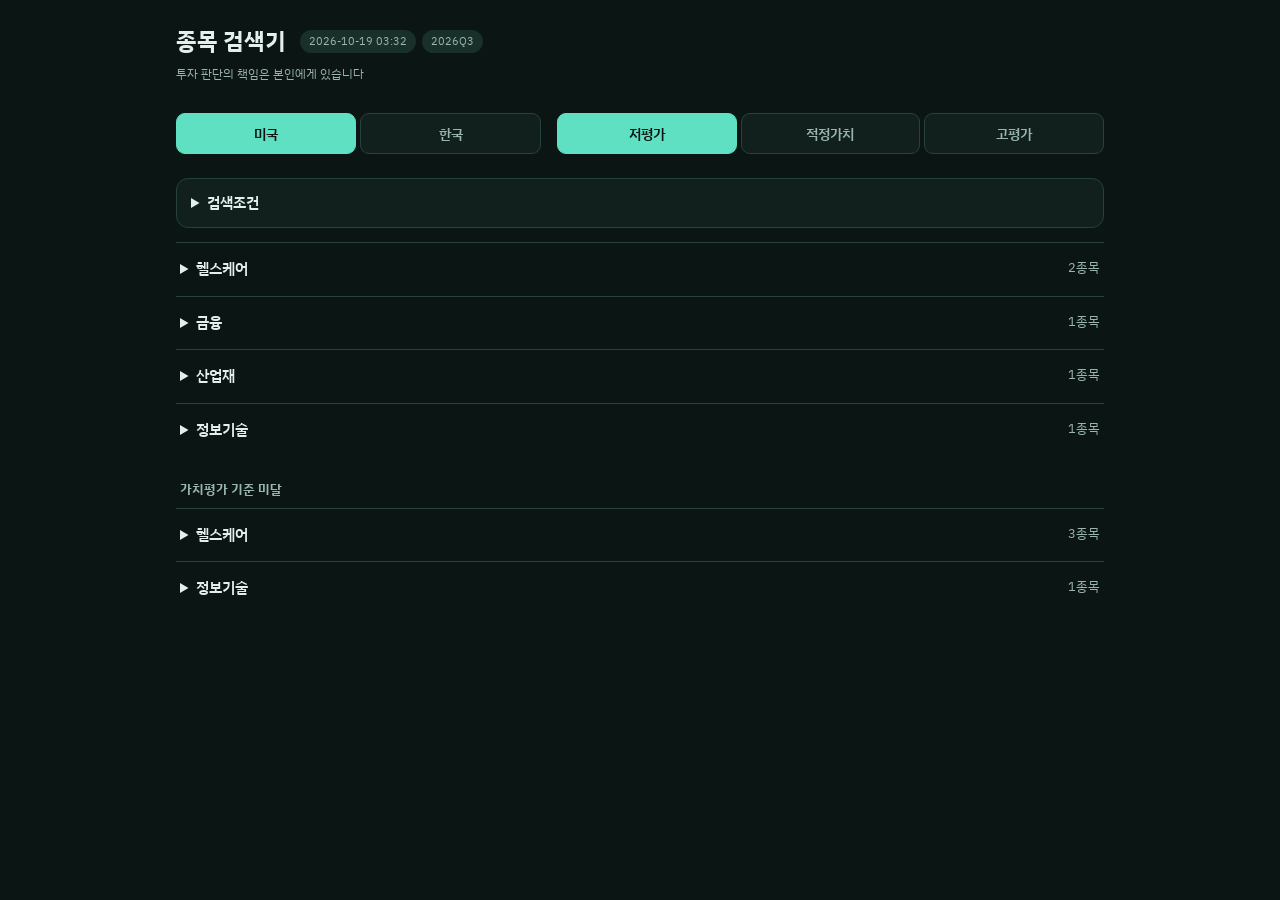
==== docs/index.html @ 18a7eebb "공시지연 판정 제거, 주봉 OBV를 끝난 주봉·√52 기준으로, 백테스트 네 가지 전략(이평선 켬/끔 × 목표가 TS/즉시매도)·고정 손절·20%+10% 비중 Co-Authored" ====
<!doctype html>
<html lang="ko">
<head>
<meta charset="utf-8">
<meta name="viewport" content="width=device-width, initial-scale=1">
<title>종목 검색기</title>
<link href="https://fonts.googleapis.com/css2?family=IBM+Plex+Sans+KR:wght@400;600&family=IBM+Plex+Mono:wght@500&display=swap" rel="stylesheet">
<link rel="stylesheet" href="styles.css?v=cards-7">
<script src="vendor/html2canvas-1.4.1.min.js" defer></script>
<script src="export-card.js?v=cards-7" defer></script>
<script src="app.js?v=cards-7" defer></script>
</head>
<body>
<main class="wrap">
  <header>
    <div class="title-row"><h1>종목 검색기</h1><span class="chip muted" id="generated" aria-label="갱신시점">…</span><span class="chip muted" id="quarter" aria-label="최신분기">…</span></div>
    <p class="note disclaimer">투자 판단의 책임은 본인에게 있습니다</p>
  </header>
  <div class="navigation">
    <div class="tabs markets" role="tablist" aria-label="시장"><button role="tab" id="tabUS" data-market="us" aria-selected="true" class="on">미국</button><button role="tab" id="tabKR" data-market="kr" aria-selected="false">한국</button></div>
    <div class="tabs values" role="tablist" aria-label="가치평가"><button role="tab" data-value="LOW" aria-selected="true" class="on">저평가</button><button role="tab" data-value="FAIR" aria-selected="false">적정가치</button><button role="tab" data-value="HIGH" aria-selected="false">고평가</button></div>
  </div>
  <div id="banner" role="status"></div>
  <details class="filters">
    <summary>검색조건</summary>
    <div class="group">
      <h3>실적 신고가</h3>
      <div class="condition-tags"><span class="condition-tag">매출 또는 영업이익</span><span class="condition-tag">직전 분기 사상 최고</span><span class="condition-tag">최근 4분기 합계 사상 최고</span></div>
      <p class="condition-note">매출·영업이익 중 하나가 두 신고가 조건을 모두 충족해야 합니다.</p>
    </div>
    <div class="group">
      <h3>기술적 분석</h3>
      <div class="condition-tags"><span class="condition-tag">종가 ≥ 120일선 또는 200일선</span><span class="condition-join" aria-label="그리고">AND</span><span class="condition-tag">20일 변동성 &lt; 60일 변동성</span></div>
      <label class="row">주봉 OBV 이탈 신호 종목 제외<input type="checkbox" checked disabled aria-label="주봉 OBV 이탈 신호 종목 제외 (항상 적용)"></label>
      <p class="condition-note">끝난 주봉 52주의 주가·OBV 변화를 각각 평균 주간 변동폭×√52로 나눠 비교합니다(신호는 주 1회 변경).</p>
    </div>
    <div class="cols">
      <div class="group">
        <h3>일반 기업</h3>
        <div class="condition-tags"><span class="condition-tag">3년 평균 ROE ≥ 15%</span><span class="condition-tag">부채비율 ≤ 50%</span><span class="condition-tag">연속 흑자 연수 ≥ 5년</span><span class="condition-tag">PER &lt; 5년 중앙값</span><span class="condition-tag">영업이익 1년 전 대비 감소 10% 이내</span></div>
      </div>
      <div class="group">
        <h3>금융업 (은행·증권·보험·지주 등)</h3>
        <div class="condition-tags"><span class="condition-tag">PBR ≤ 1배</span><span class="condition-tag">3년 평균 ROE ≥ 10%</span><span class="condition-tag">최근 4분기 세전이익 흑자</span><span class="condition-tag">세전이익 1년 전 대비 감소 10% 이내</span></div>
      </div>
    </div>
    <div class="group">
      <h3>적자 턴어라운드</h3>
      <div class="condition-tags"><span class="condition-tag">최근 4분기 또는 1년 전 4분기 영업이익 적자</span><span class="condition-tag">직전 분기 매출 신고가</span><span class="condition-tag">최근 4분기 합계 매출 신고가</span><span class="condition-tag">분기 영업이익 2분기 연속 개선</span><span class="condition-tag">F-스코어 미국 7점·한국 5점 이상</span></div>
      <p class="condition-note">F-스코어는 미국 9개, 한국 6개 항목(현금흐름·매출총이익 제외) 기준입니다. 손절폭은 최소 −3%, 최대 −5%입니다.</p>
      <p class="condition-note">비금융 기업의 별도 편입 조건입니다.</p>
      <p class="condition-note">일반 기업·금융업의 이익 감소 조건은 매출총이익이 1년 전보다 늘었으면 예외로 통과합니다(미국만 해당).</p>
    </div>
  </details>
  <div id="list"></div>
</main>
<dialog id="tag-dialog" aria-labelledby="tag-title"><div class="popup-head"><h2 id="tag-title"></h2><button type="button" id="tag-close" aria-label="태그 설명 닫기">×</button></div><ul id="tag-reasons"></ul></dialog>
</body>
</html>
---- docs/styles.css ----
:root{--bg:#0b1513;--panel:#11201d;--line:#27423a;--text:#e3efec;--sub:#99b5ac;--accent:#5fe0c2;--bull:#f2c14e;--accent2:#3a9e88;--warn:#ef9185;--chip:#183029}
*{box-sizing:border-box}body{margin:0;background:var(--bg);color:var(--text);font:15px/1.5 'IBM Plex Sans KR',system-ui,sans-serif}.wrap{max-width:960px;margin:auto;padding:24px 16px 60px}h1{font-size:23px;margin:0 8px 0 0}.title-row{display:flex;align-items:center;gap:6px;flex-wrap:wrap}.note{color:var(--sub);font-size:12px;margin:5px 0}.disclaimer{margin-top:6px}.chip{display:inline-block;background:var(--chip);color:var(--accent);border-radius:999px;padding:3px 9px;font-size:11px}.chip.muted{color:var(--sub)}.chip.sell,.neg{color:var(--warn)}.chip.hold{color:var(--bull)}.navigation{position:sticky;top:0;z-index:20;display:flex;gap:16px;align-items:center;margin:20px 0 14px;padding:10px 0;background:var(--bg)}.tabs{display:flex;gap:4px;min-width:0}.markets{flex:2}.values{flex:3}.tabs button{flex:1;white-space:nowrap;background:var(--panel);color:var(--sub);border:1px solid var(--line);border-radius:9px;padding:10px 6px;font:600 14px 'IBM Plex Sans KR',sans-serif;cursor:pointer}.tabs button.on{color:var(--bg);background:var(--accent);border-color:var(--accent)}button:focus-visible,summary:focus-visible,a:focus-visible{outline:2px solid var(--bull);outline-offset:3px}.banner{background:#3a2a12;color:#f3cf8c;border:1px solid #6b5021;border-radius:10px;padding:10px 12px;margin:12px 0;font-size:13px}.filters{background:var(--panel);border:1px solid var(--line);border-radius:12px;padding:3px 14px;margin:14px 0}.filters>summary{padding:10px 0;font-weight:600;cursor:pointer}.group{border-top:1px solid var(--line);padding:10px 0}.group h3{font-size:13px;color:var(--accent);margin:0 0 6px}.row{display:flex;align-items:center;justify-content:space-between;gap:12px;font-size:13px;padding:8px 0}.row input{width:18px;height:18px;accent-color:var(--accent);opacity:1}.count{color:var(--sub);font-size:12px;margin:16px 0 10px}.count b{color:var(--accent)}.sector-group{border-top:1px solid var(--line)}.sector-group>summary{cursor:pointer;font-weight:600;padding:15px 4px;color:var(--text)}.sector-count{float:right;color:var(--sub);font-weight:400;font-size:13px}.card{background:var(--panel);border:1px solid var(--line);border-radius:12px;margin-bottom:10px;overflow:hidden}.card.bull{border-color:var(--bull)}.card>summary{list-style:none;cursor:pointer;padding:14px}.card>summary::-webkit-details-marker{display:none}.top{display:flex;justify-content:space-between;gap:12px;align-items:center}.name{min-width:0;overflow:hidden;text-overflow:ellipsis;white-space:nowrap;font-weight:600;font-size:16px}.ticker{flex-shrink:0;margin-left:auto;color:var(--sub);font:500 12px 'IBM Plex Mono',monospace}.top a{text-decoration:none}.top .name{color:inherit}.top a:hover{text-decoration:underline}.distances{margin-top:12px;text-align:right;color:var(--sub);font-size:11px}.chips{display:flex;gap:5px;flex-wrap:wrap;margin-top:9px}.detail{padding:0 14px 14px;border-top:1px solid var(--line)}.grid{display:grid;grid-template-columns:repeat(3,minmax(0,1fr));gap:14px 10px;margin:14px 0}.m span{display:block;color:var(--sub);font-size:11px}.m b{font:500 14px 'IBM Plex Mono',monospace;overflow-wrap:anywhere}.m small{display:block;color:var(--sub);font-size:11px;margin-top:3px}.detail h4{font-size:12px;color:var(--sub);margin:12px 0 5px;font-weight:400}.returns{display:grid;grid-template-columns:repeat(3,minmax(0,1fr));gap:10px;border-top:1px solid var(--line);padding-top:14px;margin-top:14px}.returns b{font-size:18px;color:var(--accent)}.returns .neg{color:var(--warn)}svg text{fill:var(--sub);font:10px 'IBM Plex Mono',monospace}.empty{color:var(--sub);text-align:center;padding:30px 0}.unknown-title{font-size:13px;color:var(--sub);margin:24px 4px 8px}.history{border-top:1px solid var(--line);padding-top:10px;margin-top:12px}.history ol{margin:8px 0;padding-left:18px;font-size:11px;color:var(--sub)}@media(min-width:700px){.cols{display:grid;grid-template-columns:1fr 1fr;gap:24px}.chart-cols{display:grid;grid-template-columns:1fr 1fr;gap:24px}}@media(max-width:390px){.wrap{padding:18px 10px 40px}.navigation{gap:8px}.tabs button{font-size:12px;padding:10px 4px}.top{gap:6px}.name{font-size:14px}}

/* 검색조건: 긴 설명을 독립된 조건 태그와 상태별 행으로 나눈다. */
.condition-tags{display:flex;flex-wrap:wrap;gap:8px;align-items:center;margin:8px 0 10px}
.condition-tag{display:inline-block;background:var(--chip);border:1px solid var(--line);border-radius:7px;padding:6px 10px;color:var(--text);font-size:13px;line-height:1.5;overflow-wrap:anywhere}
.condition-join{color:var(--accent);font:600 11px 'IBM Plex Mono',monospace}
.condition-note{font-size:13px;color:var(--sub);line-height:1.7;margin:6px 0}
.condition-states{display:grid;gap:10px;margin:8px 0 12px}
.condition-states>div{display:grid;grid-template-columns:110px 1fr;gap:12px;border:1px solid var(--line);border-radius:8px;padding:10px 12px}
.condition-states dt{font-size:13px;color:var(--accent);font-weight:600}.condition-states dd{font-size:13px;line-height:1.7;margin:0;color:var(--text)}
.condition-separator{color:var(--sub);padding:0 5px}
@media(max-width:540px){.condition-states>div{grid-template-columns:1fr;gap:5px}}

.pos{color:var(--accent)}.neutral{color:var(--text)}.buy-signal{color:#E63946;white-space:nowrap}.quote-item{display:inline-block;white-space:nowrap}.trend-metric b{display:inline-block}

/* Card actions, explanations, and full-card image export. */
.ticker-actions{display:flex;align-items:center;gap:4px;flex-shrink:0;margin-left:auto}.ticker-actions .ticker{margin:0}
.share-card{display:inline-flex;align-items:center;justify-content:center;width:28px;height:28px;padding:6px;border:0;background:transparent;color:var(--sub);cursor:pointer;flex-shrink:0}
.share-card svg{width:1em;height:1em;fill:none;stroke:currentColor;stroke-width:1.7}.share-card:disabled{opacity:.45;cursor:wait}
.tag-info{border:0;font-family:inherit;line-height:1.5;cursor:pointer}.tag-info:hover{filter:brightness(1.2)}
.card>summary .distances{margin-top:10px;padding-top:9px;border-top:1px solid var(--line)}
#tag-dialog{background:var(--panel);color:var(--text);border:1px solid var(--line);border-radius:14px;padding:18px;width:min(420px,calc(100% - 32px));max-height:80vh;overflow:auto}
#tag-dialog::backdrop{background:#0009}.popup-head{display:flex;align-items:center;justify-content:space-between;gap:12px}.popup-head h2{font-size:17px;margin:0;color:var(--accent)}
#tag-close{background:transparent;border:0;color:var(--sub);font-size:26px;line-height:1;width:32px;height:32px;cursor:pointer}
#tag-reasons{padding-left:19px;margin:12px 0 2px;font-size:13px;line-height:1.8}#tag-reasons li+li{margin-top:5px}
.export-stage{position:fixed;left:-10000px;top:0;padding:2px;background:var(--bg);pointer-events:none}
.export-stage .card{margin:0}.export-stage .name{white-space:normal;overflow:visible;text-overflow:clip}.export-stage .detail{display:block}
.name{display:inline-flex;align-items:baseline;gap:4px}.name-text{min-width:0;overflow:hidden;text-overflow:ellipsis;white-space:nowrap}.new-marker{flex-shrink:0;color:var(--bull);font-weight:700}
.export-stage .name-text{white-space:normal;overflow:visible;text-overflow:clip}
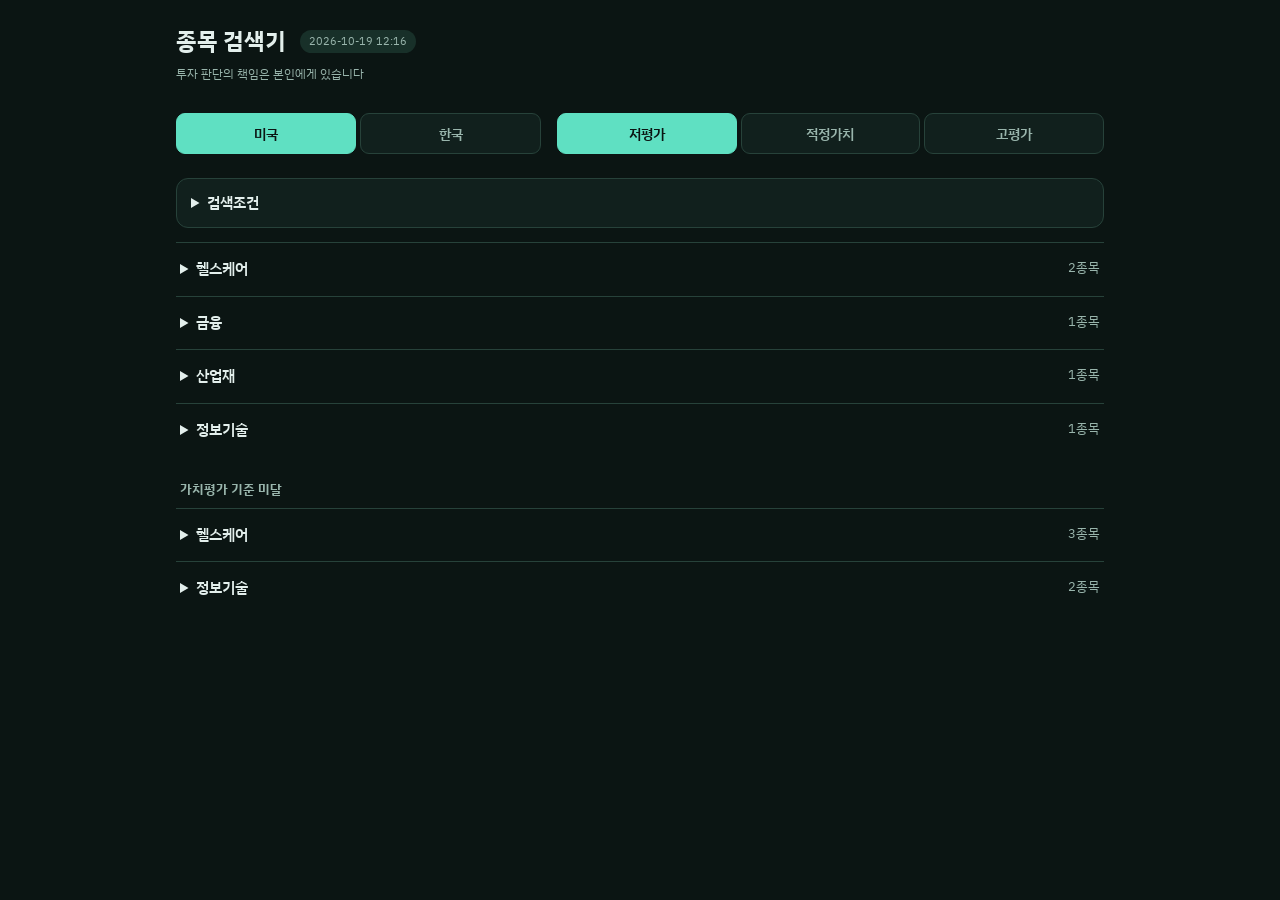
==== commit fea2ced2: "QQQ 시세·200일선 표시, 카드 매입단가 입력 시 손절·목표가 표시 Co-Authored-By: Claude Opus 5.5 <noreply@anthropic.com> Clau" ====
--- a/docs/index.html
+++ b/docs/index.html
@@ -5,15 +5,15 @@
 <meta name="viewport" content="width=device-width, initial-scale=1">
 <title>종목 검색기</title>
 <link href="https://fonts.googleapis.com/css2?family=IBM+Plex+Sans+KR:wght@400;600&family=IBM+Plex+Mono:wght@500&display=swap" rel="stylesheet">
-<link rel="stylesheet" href="styles.css?v=cards-7">
+<link rel="stylesheet" href="styles.css?v=cards-8">
 <script src="vendor/html2canvas-1.4.1.min.js" defer></script>
-<script src="export-card.js?v=cards-7" defer></script>
-<script src="app.js?v=cards-7" defer></script>
+<script src="export-card.js?v=cards-8" defer></script>
+<script src="app.js?v=cards-8" defer></script>
 </head>
 <body>
 <main class="wrap">
   <header>
-    <div class="title-row"><h1>종목 검색기</h1><span class="chip muted" id="generated" aria-label="갱신시점">…</span><span class="chip muted" id="quarter" aria-label="최신분기">…</span></div>
+    <div class="title-row"><h1>종목 검색기</h1><span class="chip muted" id="generated" aria-label="갱신시점">…</span><span class="qqq" id="qqq" aria-label="QQQ 시세"></span></div>
     <p class="note disclaimer">투자 판단의 책임은 본인에게 있습니다</p>
   </header>
   <div class="navigation">
--- a/docs/styles.css
+++ b/docs/styles.css
@@ -28,3 +28,4 @@
 .export-stage .card{margin:0}.export-stage .name{white-space:normal;overflow:visible;text-overflow:clip}.export-stage .detail{display:block}
 .name{display:inline-flex;align-items:baseline;gap:4px}.name-text{min-width:0;overflow:hidden;text-overflow:ellipsis;white-space:nowrap}.new-marker{flex-shrink:0;color:var(--bull);font-weight:700}
 .export-stage .name-text{white-space:normal;overflow:visible;text-overflow:clip}
+.qqq{color:var(--sub);font-size:12px}.cost-price{min-height:1em}.cost-row{display:flex;align-items:center;justify-content:flex-end;gap:8px;margin-top:12px;color:var(--sub);font-size:12px}.cost-input{width:120px;background:var(--bg);color:var(--text);border:1px solid var(--line);border-radius:8px;padding:6px 8px;font:500 13px 'IBM Plex Mono',monospace;text-align:right}
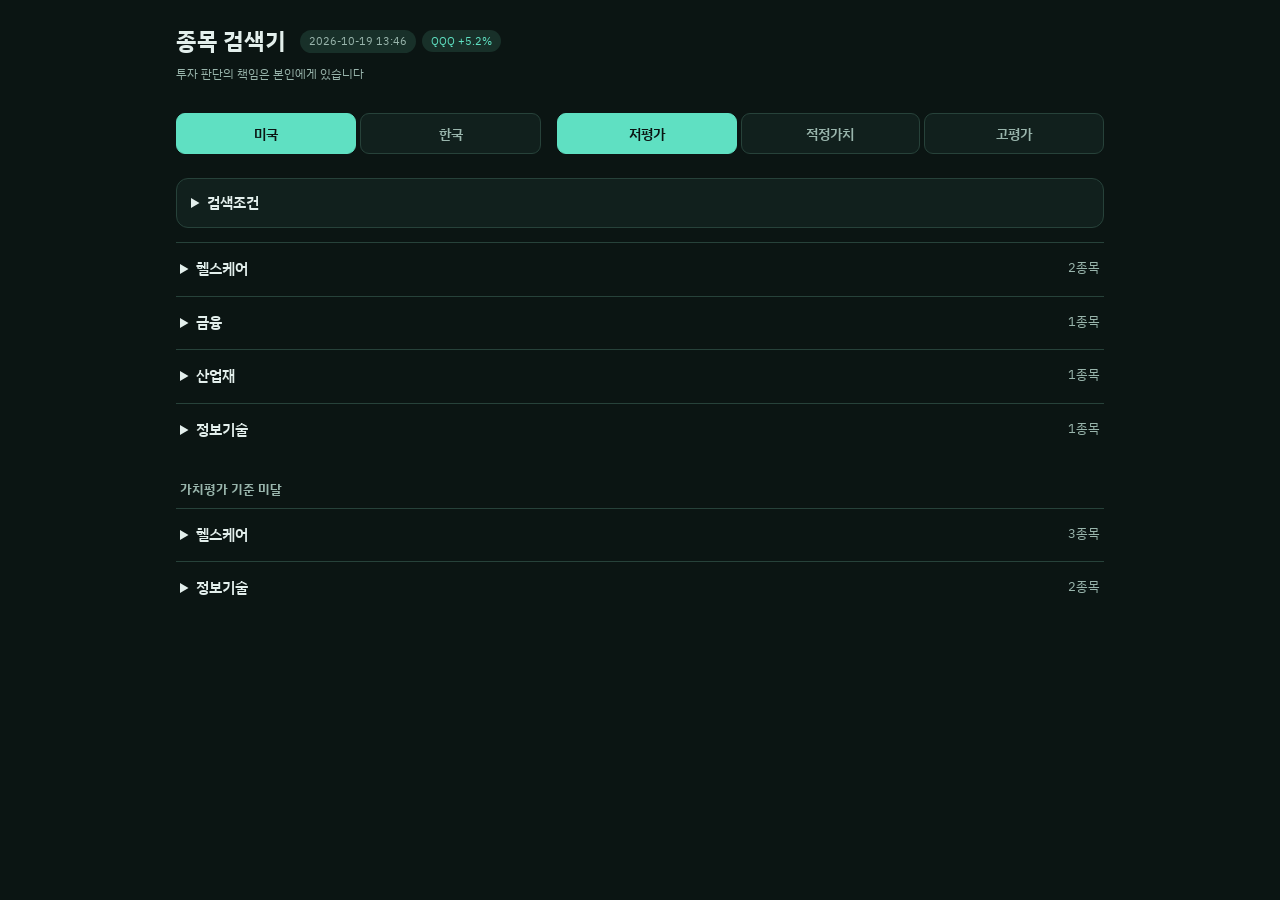
==== commit 38766e62: "QQQ를 제목 옆 칩(200일선 대비)으로, 누르면 상세 Co-Authored-By: Claude Opus 5.5 <noreply@anthropic.com> Claude-Sessi" ====
--- a/docs/index.html
+++ b/docs/index.html
@@ -5,15 +5,15 @@
 <meta name="viewport" content="width=device-width, initial-scale=1">
 <title>종목 검색기</title>
 <link href="https://fonts.googleapis.com/css2?family=IBM+Plex+Sans+KR:wght@400;600&family=IBM+Plex+Mono:wght@500&display=swap" rel="stylesheet">
-<link rel="stylesheet" href="styles.css?v=cards-8">
+<link rel="stylesheet" href="styles.css?v=cards-9">
 <script src="vendor/html2canvas-1.4.1.min.js" defer></script>
-<script src="export-card.js?v=cards-8" defer></script>
-<script src="app.js?v=cards-8" defer></script>
+<script src="export-card.js?v=cards-9" defer></script>
+<script src="app.js?v=cards-9" defer></script>
 </head>
 <body>
 <main class="wrap">
   <header>
-    <div class="title-row"><h1>종목 검색기</h1><span class="chip muted" id="generated" aria-label="갱신시점">…</span><span class="qqq" id="qqq" aria-label="QQQ 시세"></span></div>
+    <div class="title-row"><h1>종목 검색기</h1><span class="chip muted" id="generated" aria-label="갱신시점">…</span><button type="button" class="chip" id="qqq" hidden></button></div>
     <p class="note disclaimer">투자 판단의 책임은 본인에게 있습니다</p>
   </header>
   <div class="navigation">
--- a/docs/styles.css
+++ b/docs/styles.css
@@ -28,4 +28,4 @@
 .export-stage .card{margin:0}.export-stage .name{white-space:normal;overflow:visible;text-overflow:clip}.export-stage .detail{display:block}
 .name{display:inline-flex;align-items:baseline;gap:4px}.name-text{min-width:0;overflow:hidden;text-overflow:ellipsis;white-space:nowrap}.new-marker{flex-shrink:0;color:var(--bull);font-weight:700}
 .export-stage .name-text{white-space:normal;overflow:visible;text-overflow:clip}
-.qqq{color:var(--sub);font-size:12px}.cost-price{min-height:1em}.cost-row{display:flex;align-items:center;justify-content:flex-end;gap:8px;margin-top:12px;color:var(--sub);font-size:12px}.cost-input{width:120px;background:var(--bg);color:var(--text);border:1px solid var(--line);border-radius:8px;padding:6px 8px;font:500 13px 'IBM Plex Mono',monospace;text-align:right}
+#qqq{border:0;cursor:pointer;font-family:inherit}.cost-price{min-height:1em}.cost-row{display:flex;align-items:center;justify-content:flex-end;gap:8px;margin-top:12px;color:var(--sub);font-size:12px}.cost-input{width:120px;background:var(--bg);color:var(--text);border:1px solid var(--line);border-radius:8px;padding:6px 8px;font:500 13px 'IBM Plex Mono',monospace;text-align:right}
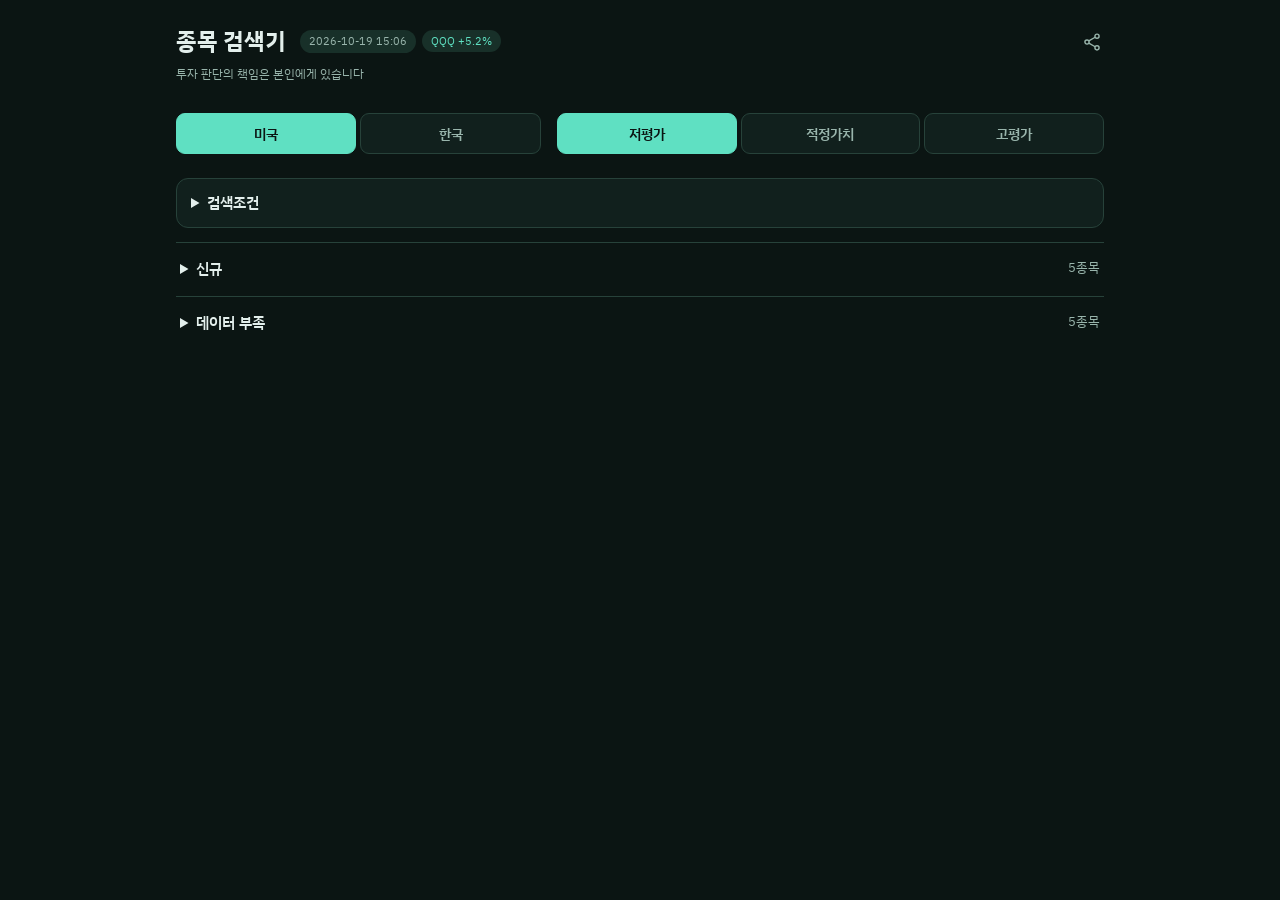
==== commit 4573754e: "카드 정렬을 신규·추세 강화·기존·데이터 부족으로, 섹터 태그, 요약 이미지 공유 Co-Authored-By: Claude Opus 5.5 <noreply@anthropic.com" ====
--- a/docs/index.html
+++ b/docs/index.html
@@ -5,15 +5,15 @@
 <meta name="viewport" content="width=device-width, initial-scale=1">
 <title>종목 검색기</title>
 <link href="https://fonts.googleapis.com/css2?family=IBM+Plex+Sans+KR:wght@400;600&family=IBM+Plex+Mono:wght@500&display=swap" rel="stylesheet">
-<link rel="stylesheet" href="styles.css?v=cards-9">
+<link rel="stylesheet" href="styles.css?v=cards-10">
 <script src="vendor/html2canvas-1.4.1.min.js" defer></script>
-<script src="export-card.js?v=cards-9" defer></script>
-<script src="app.js?v=cards-9" defer></script>
+<script src="export-card.js?v=cards-10" defer></script>
+<script src="app.js?v=cards-10" defer></script>
 </head>
 <body>
 <main class="wrap">
   <header>
-    <div class="title-row"><h1>종목 검색기</h1><span class="chip muted" id="generated" aria-label="갱신시점">…</span><button type="button" class="chip" id="qqq" hidden></button></div>
+    <div class="title-row"><h1>종목 검색기</h1><span class="chip muted" id="generated" aria-label="갱신시점">…</span><button type="button" class="chip" id="qqq" hidden></button><button type="button" class="share-card" id="share-all" aria-label="요약 JPG 저장" title="요약 JPG 저장"><svg viewBox="0 0 24 24" aria-hidden="true"><circle cx="18" cy="5" r="2.5"/><circle cx="6" cy="12" r="2.5"/><circle cx="18" cy="19" r="2.5"/><path d="m8.2 10.7 7.6-4.4m-7.6 7 7.6 4.4"/></svg></button></div>
     <p class="note disclaimer">투자 판단의 책임은 본인에게 있습니다</p>
   </header>
   <div class="navigation">
--- a/docs/styles.css
+++ b/docs/styles.css
@@ -29,3 +29,4 @@
 .name{display:inline-flex;align-items:baseline;gap:4px}.name-text{min-width:0;overflow:hidden;text-overflow:ellipsis;white-space:nowrap}.new-marker{flex-shrink:0;color:var(--bull);font-weight:700}
 .export-stage .name-text{white-space:normal;overflow:visible;text-overflow:clip}
 #qqq{border:0;cursor:pointer;font-family:inherit}.cost-price{min-height:1em}.cost-row{display:flex;align-items:center;justify-content:flex-end;gap:8px;margin-top:12px;color:var(--sub);font-size:12px}.cost-input{width:120px;background:var(--bg);color:var(--text);border:1px solid var(--line);border-radius:8px;padding:6px 8px;font:500 13px 'IBM Plex Mono',monospace;text-align:right}
+header{position:relative}header .title-row{padding-right:40px}#share-all{position:absolute;top:0;right:-6px;width:36px;height:36px;font-size:20px}.summary details.card{display:block;margin:0 0 10px}.summary-stage{width:420px;padding:20px 14px}.summary-title{font-size:17px;color:var(--accent);margin:22px 0 10px}.summary-sub{font-size:13px;color:var(--sub);font-weight:600;margin:14px 2px 8px}.summary .disclaimer{margin-top:16px}
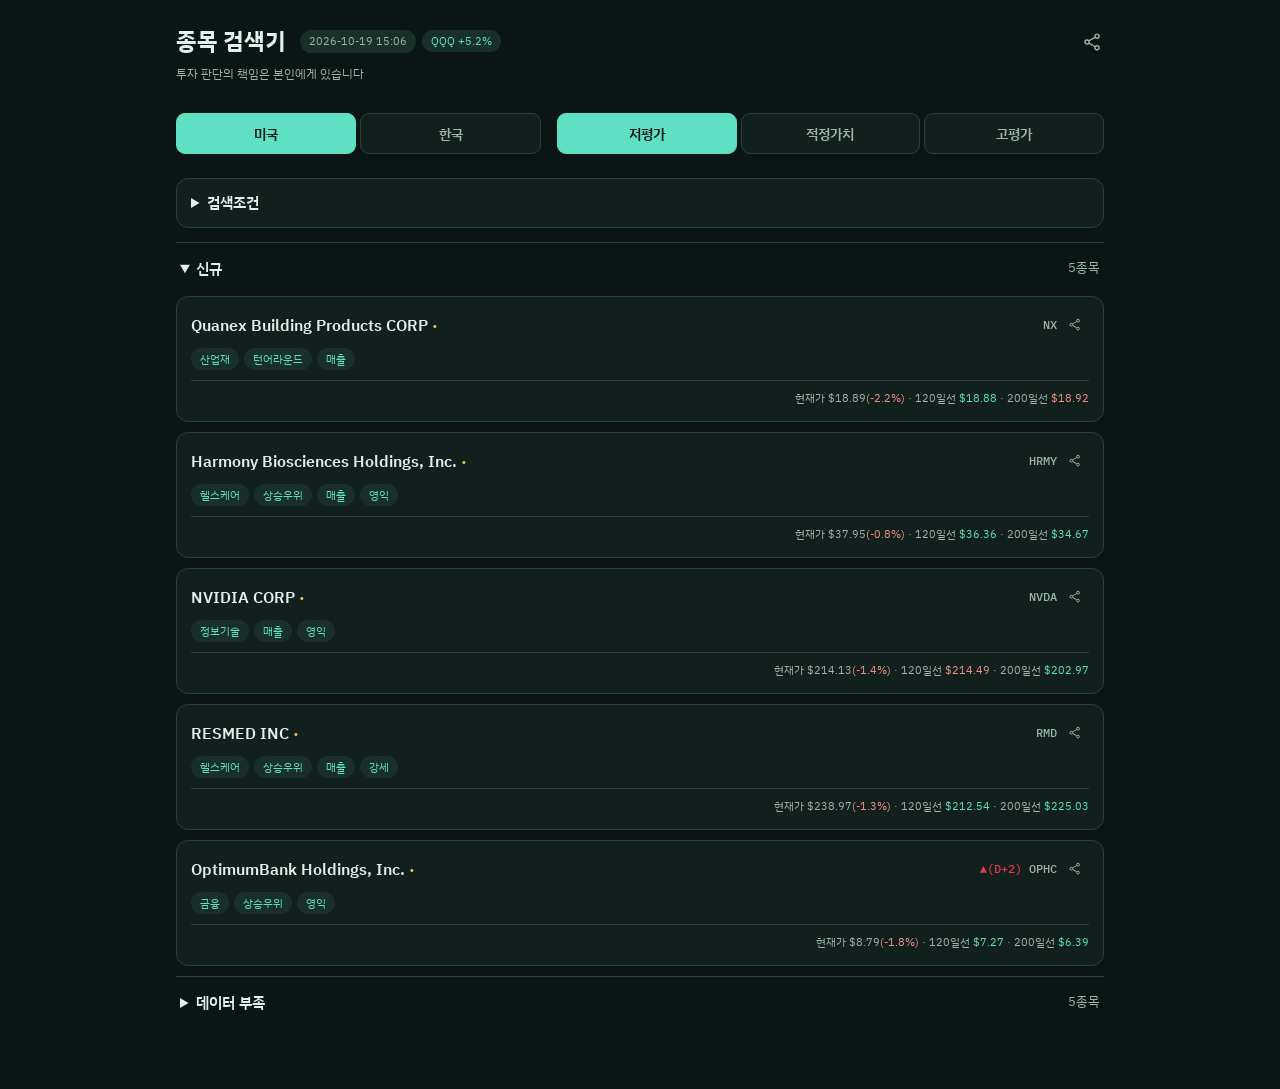
==== commit a74e0dd3: "초강세 태그를 강세로, 캐시 버전 올림 Co-Authored-By: Claude Opus 5.5 <noreply@anthropic.com> Claude-Session: https:" ====
--- a/docs/index.html
+++ b/docs/index.html
@@ -5,10 +5,10 @@
 <meta name="viewport" content="width=device-width, initial-scale=1">
 <title>종목 검색기</title>
 <link href="https://fonts.googleapis.com/css2?family=IBM+Plex+Sans+KR:wght@400;600&family=IBM+Plex+Mono:wght@500&display=swap" rel="stylesheet">
-<link rel="stylesheet" href="styles.css?v=cards-10">
+<link rel="stylesheet" href="styles.css?v=cards-11">
 <script src="vendor/html2canvas-1.4.1.min.js" defer></script>
-<script src="export-card.js?v=cards-10" defer></script>
-<script src="app.js?v=cards-10" defer></script>
+<script src="export-card.js?v=cards-11" defer></script>
+<script src="app.js?v=cards-11" defer></script>
 </head>
 <body>
 <main class="wrap">
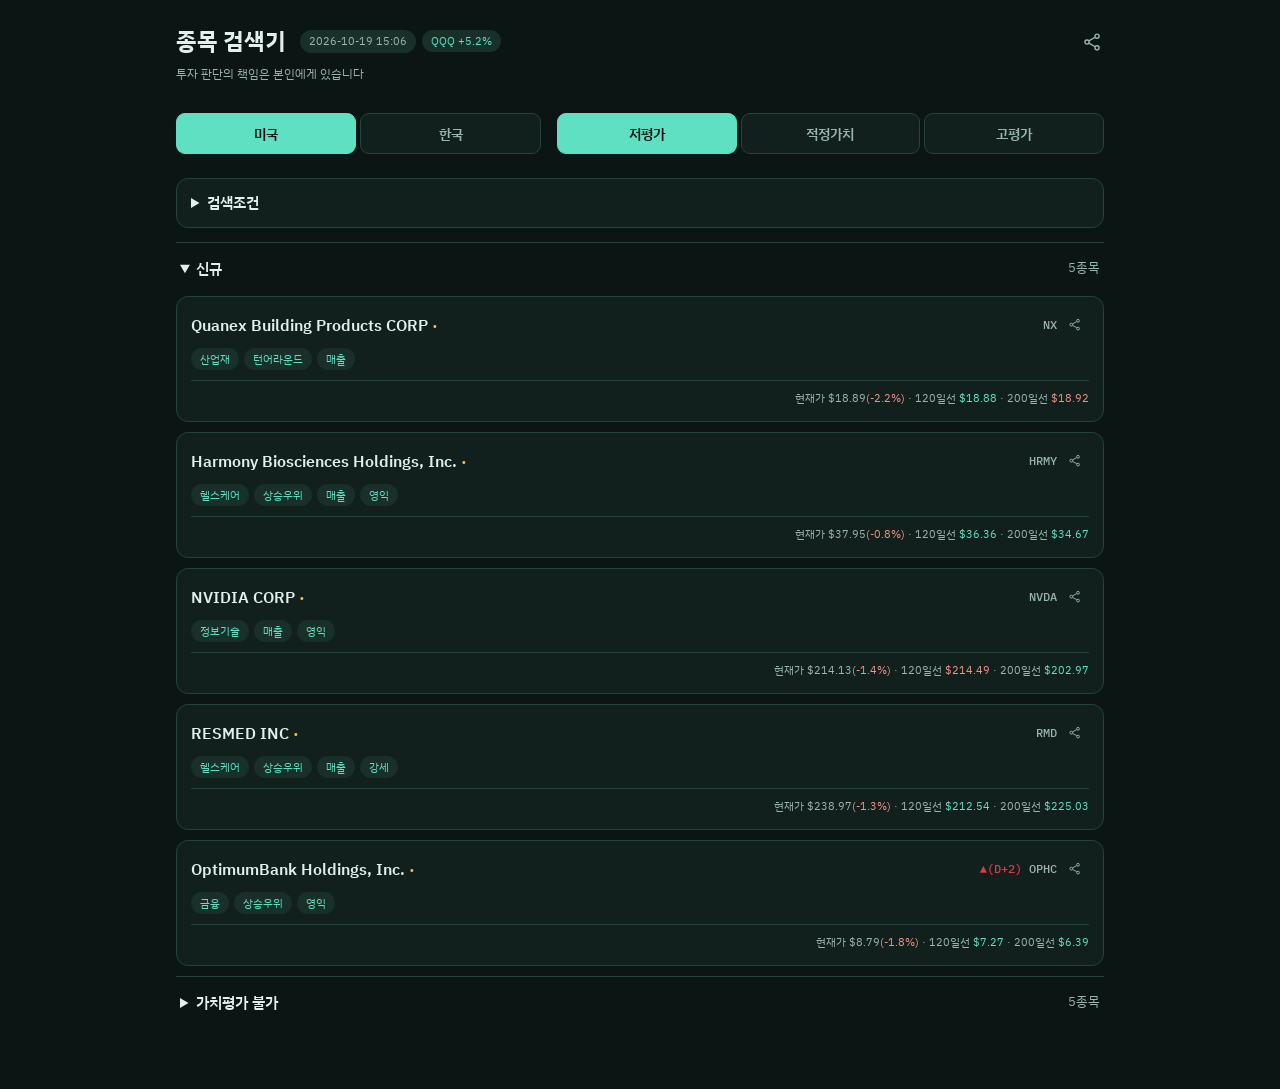
==== commit 5eeab9f5: "데이터 부족 묶음 이름을 가치평가 불가로 Co-Authored-By: Claude Opus 5.5 <noreply@anthropic.com> Claude-Session: https" ====
--- a/docs/index.html
+++ b/docs/index.html
@@ -5,10 +5,10 @@
 <meta name="viewport" content="width=device-width, initial-scale=1">
 <title>종목 검색기</title>
 <link href="https://fonts.googleapis.com/css2?family=IBM+Plex+Sans+KR:wght@400;600&family=IBM+Plex+Mono:wght@500&display=swap" rel="stylesheet">
-<link rel="stylesheet" href="styles.css?v=cards-11">
+<link rel="stylesheet" href="styles.css?v=cards-12">
 <script src="vendor/html2canvas-1.4.1.min.js" defer></script>
-<script src="export-card.js?v=cards-11" defer></script>
-<script src="app.js?v=cards-11" defer></script>
+<script src="export-card.js?v=cards-12" defer></script>
+<script src="app.js?v=cards-12" defer></script>
 </head>
 <body>
 <main class="wrap">
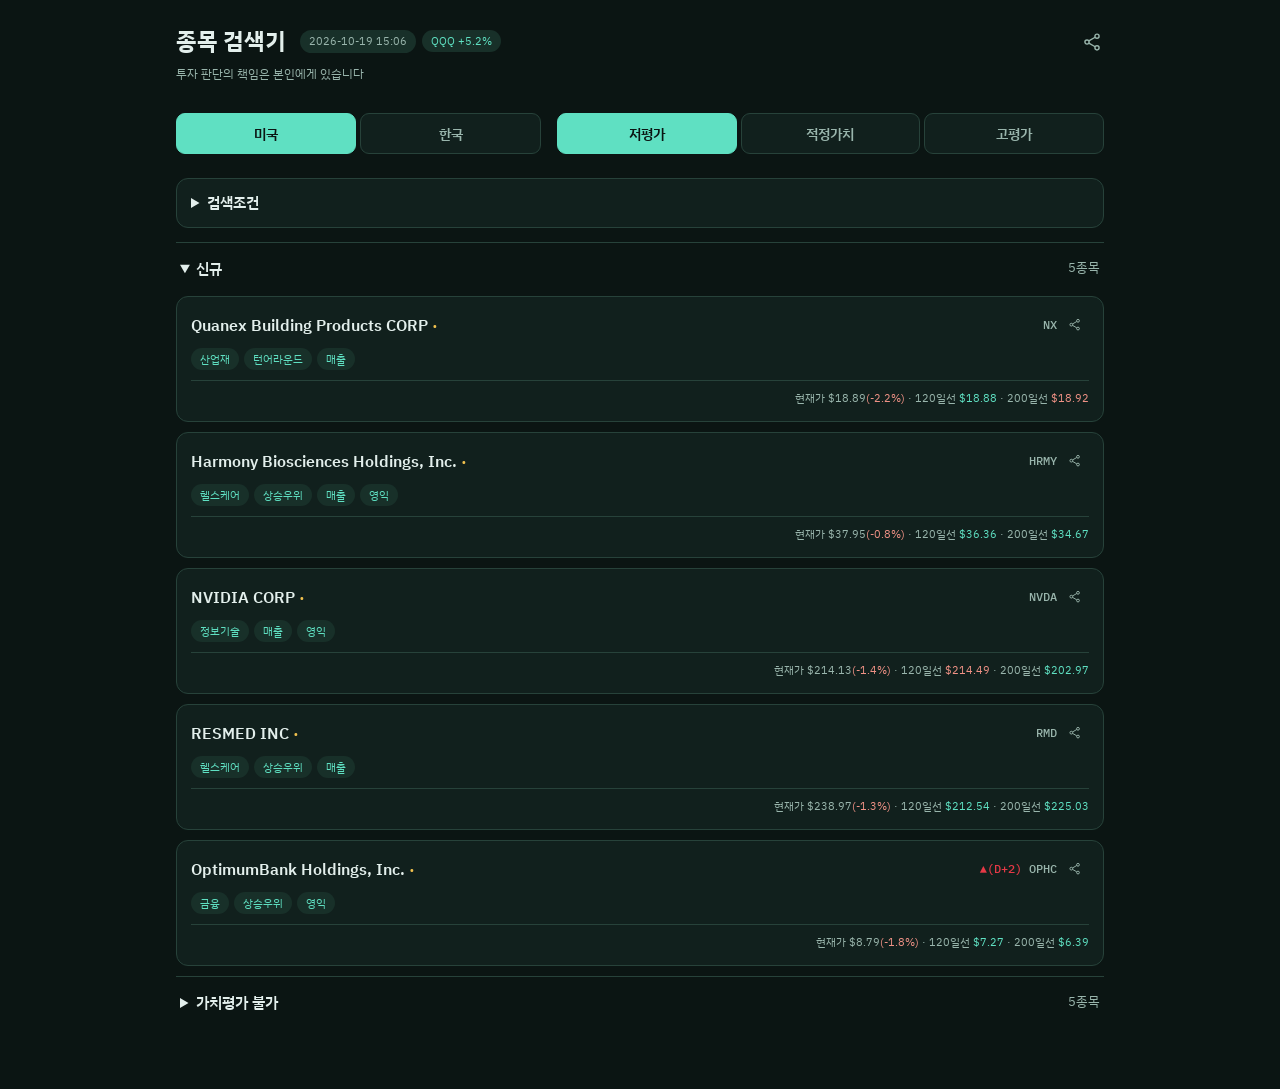
==== commit 9c8add4b: "강세·패닉셀 태그 제거 Co-Authored-By: Claude Opus 5.5 <noreply@anthropic.com> Claude-Session: https://claude." ====
--- a/docs/index.html
+++ b/docs/index.html
@@ -5,10 +5,10 @@
 <meta name="viewport" content="width=device-width, initial-scale=1">
 <title>종목 검색기</title>
 <link href="https://fonts.googleapis.com/css2?family=IBM+Plex+Sans+KR:wght@400;600&family=IBM+Plex+Mono:wght@500&display=swap" rel="stylesheet">
-<link rel="stylesheet" href="styles.css?v=cards-12">
+<link rel="stylesheet" href="styles.css?v=cards-13">
 <script src="vendor/html2canvas-1.4.1.min.js" defer></script>
-<script src="export-card.js?v=cards-12" defer></script>
-<script src="app.js?v=cards-12" defer></script>
+<script src="export-card.js?v=cards-13" defer></script>
+<script src="app.js?v=cards-13" defer></script>
 </head>
 <body>
 <main class="wrap">
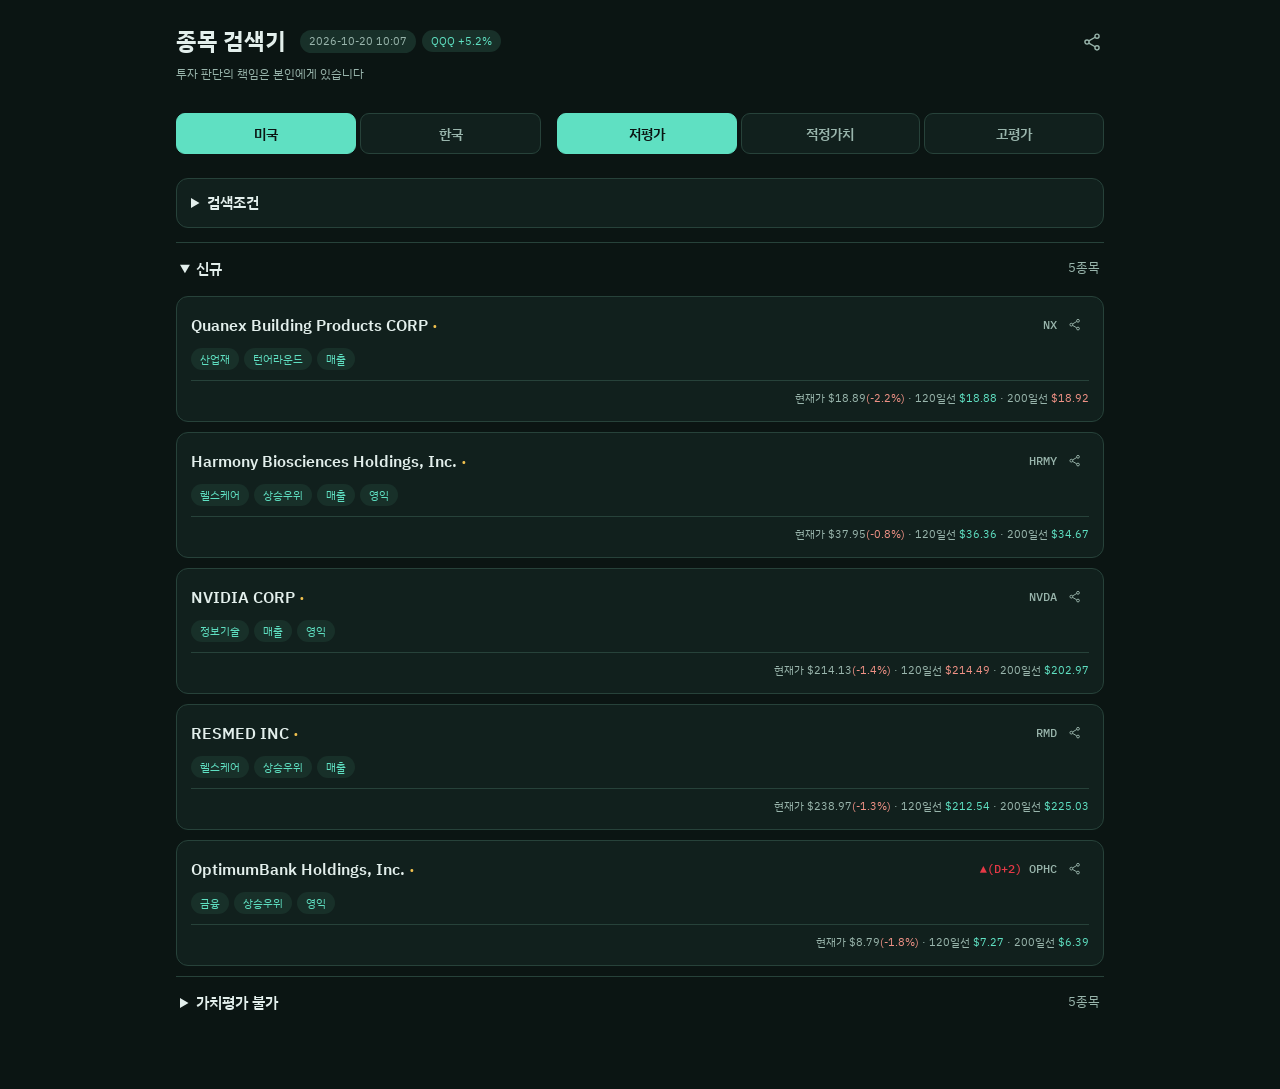
==== commit 7c6b5649: "섹터 미분류 태그 표시 안 함 Co-Authored-By: Claude Opus 5.5 <noreply@anthropic.com> Claude-Session: https://cla" ====
--- a/docs/index.html
+++ b/docs/index.html
@@ -5,10 +5,10 @@
 <meta name="viewport" content="width=device-width, initial-scale=1">
 <title>종목 검색기</title>
 <link href="https://fonts.googleapis.com/css2?family=IBM+Plex+Sans+KR:wght@400;600&family=IBM+Plex+Mono:wght@500&display=swap" rel="stylesheet">
-<link rel="stylesheet" href="styles.css?v=cards-13">
+<link rel="stylesheet" href="styles.css?v=cards-14">
 <script src="vendor/html2canvas-1.4.1.min.js" defer></script>
-<script src="export-card.js?v=cards-13" defer></script>
-<script src="app.js?v=cards-13" defer></script>
+<script src="export-card.js?v=cards-14" defer></script>
+<script src="app.js?v=cards-14" defer></script>
 </head>
 <body>
 <main class="wrap">
